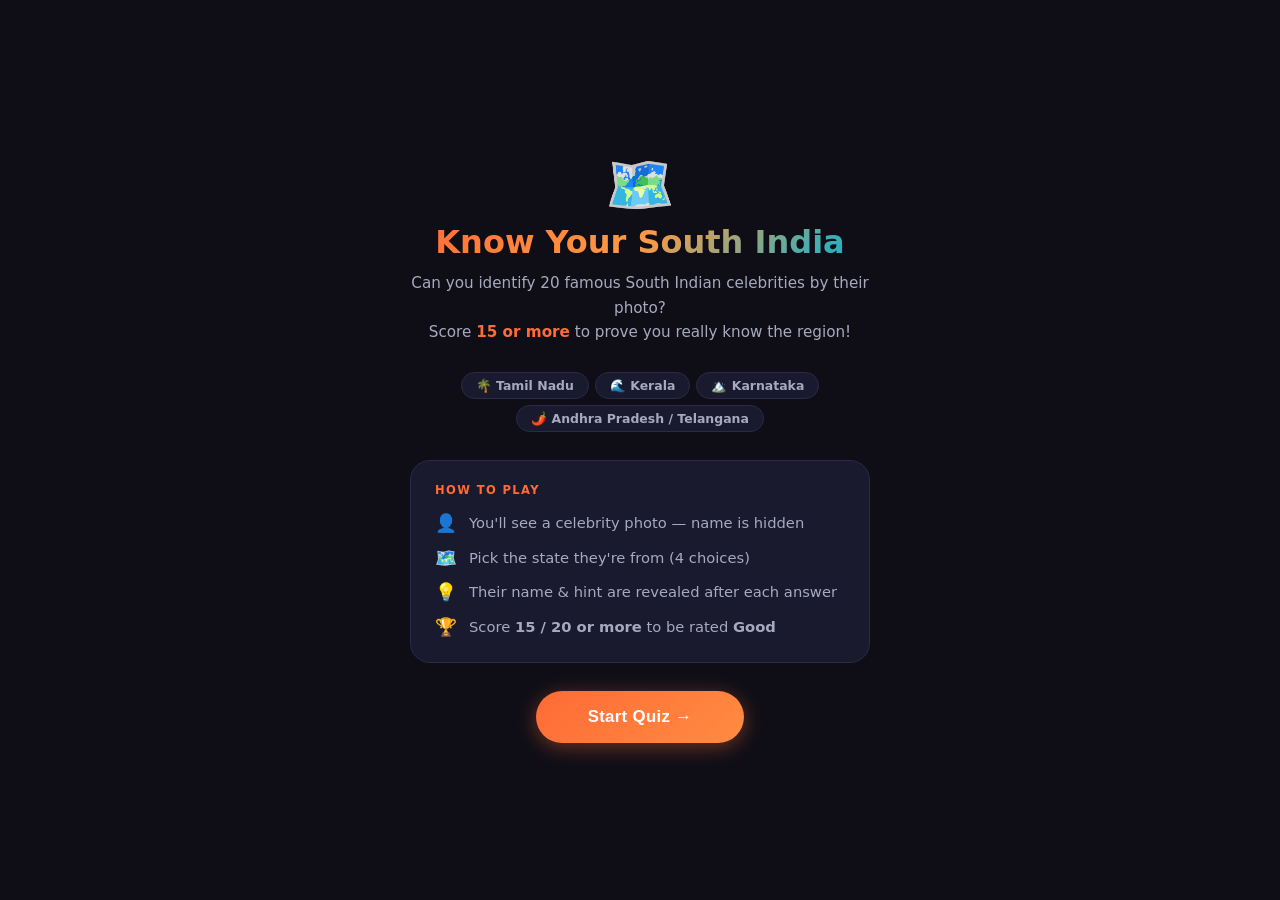
==== index.html @ 429c41a2 "Add South India celebrity quiz app" ====
<!DOCTYPE html>
<html lang="en">
<head>
  <meta charset="UTF-8">
  <meta name="viewport" content="width=device-width, initial-scale=1.0">
  <title>Know Your South India — Celebrity State Quiz</title>
  <style>
    :root {
      --bg: #0f0e17;
      --card: #1a1a2e;
      --card2: #16213e;
      --accent: #ff6b35;
      --teal: #00b4d8;
      --correct: #06d6a0;
      --wrong: #ef233c;
      --text: #fffffe;
      --muted: #a7a9be;
      --border: #2a2a4a;
    }

    * { box-sizing: border-box; margin: 0; padding: 0; }

    body {
      font-family: 'Segoe UI', system-ui, -apple-system, sans-serif;
      background: var(--bg);
      color: var(--text);
      min-height: 100vh;
      display: flex;
      align-items: center;
      justify-content: center;
      padding: 16px;
    }

    /* ── Welcome Screen ── */
    #welcome {
      text-align: center;
      max-width: 460px;
      width: 100%;
    }

    .logo { font-size: 3.5rem; margin-bottom: 10px; line-height: 1; }

    h1 {
      font-size: 2rem;
      font-weight: 800;
      background: linear-gradient(135deg, #ff6b35 0%, #ff9a42 50%, #00b4d8 100%);
      -webkit-background-clip: text;
      -webkit-text-fill-color: transparent;
      background-clip: text;
      margin-bottom: 10px;
    }

    .subtitle {
      color: var(--muted);
      font-size: 0.95rem;
      margin-bottom: 28px;
      line-height: 1.6;
    }

    .rules {
      background: var(--card);
      border: 1px solid var(--border);
      border-radius: 20px;
      padding: 22px 24px;
      margin-bottom: 28px;
      text-align: left;
    }

    .rules h3 {
      font-size: 0.72rem;
      text-transform: uppercase;
      letter-spacing: 0.12em;
      color: var(--accent);
      margin-bottom: 14px;
      font-weight: 700;
    }

    .rules ul { list-style: none; display: flex; flex-direction: column; gap: 10px; }

    .rules li {
      display: flex;
      align-items: center;
      gap: 12px;
      font-size: 0.92rem;
      color: var(--muted);
      line-height: 1.4;
    }

    .rules li .icon { font-size: 1.1rem; flex-shrink: 0; }

    .state-pills {
      display: flex;
      flex-wrap: wrap;
      gap: 6px;
      justify-content: center;
      margin-bottom: 28px;
    }

    .pill {
      background: var(--card);
      border: 1px solid var(--border);
      border-radius: 20px;
      padding: 5px 14px;
      font-size: 0.78rem;
      color: var(--muted);
      font-weight: 600;
    }

    .btn-primary {
      background: linear-gradient(135deg, #ff6b35, #ff8c42);
      color: white;
      border: none;
      padding: 16px 52px;
      font-size: 1.05rem;
      font-weight: 700;
      border-radius: 50px;
      cursor: pointer;
      transition: transform 0.1s, box-shadow 0.2s;
      box-shadow: 0 4px 20px rgba(255, 107, 53, 0.4);
      letter-spacing: 0.02em;
    }

    .btn-primary:hover {
      transform: translateY(-2px);
      box-shadow: 0 8px 28px rgba(255, 107, 53, 0.5);
    }

    .btn-primary:active { transform: translateY(0); }

    /* ── Quiz Screen ── */
    #quiz {
      display: none;
      width: 100%;
      max-width: 440px;
    }

    .quiz-header {
      display: flex;
      justify-content: space-between;
      align-items: center;
      margin-bottom: 10px;
    }

    .q-counter {
      font-size: 0.85rem;
      color: var(--muted);
      font-weight: 600;
    }

    .score-badge {
      background: var(--card);
      border: 1px solid var(--border);
      border-radius: 20px;
      padding: 4px 14px;
      font-size: 0.82rem;
      font-weight: 700;
      color: var(--teal);
    }

    .progress-bar {
      height: 4px;
      background: var(--border);
      border-radius: 4px;
      margin-bottom: 16px;
      overflow: hidden;
    }

    .progress-fill {
      height: 100%;
      background: linear-gradient(90deg, #ff6b35, #00b4d8);
      border-radius: 4px;
      transition: width 0.4s ease;
      width: 0%;
    }

    .card {
      background: var(--card);
      border: 1px solid var(--border);
      border-radius: 22px;
      overflow: hidden;
      margin-bottom: 14px;
      position: relative;
    }

    .photo-wrap {
      width: 100%;
      aspect-ratio: 4/3;
      background: var(--card2);
      overflow: hidden;
      position: relative;
    }

    .celebrity-photo {
      width: 100%;
      height: 100%;
      object-fit: cover;
      object-position: center top;
      display: block;
    }

    .celebrity-placeholder {
      width: 100%;
      height: 100%;
      display: none;
      align-items: center;
      justify-content: center;
      font-size: 5rem;
      background: linear-gradient(135deg, var(--card2), var(--border));
    }

    .q-tag {
      position: absolute;
      top: 10px;
      left: 10px;
      background: rgba(0,0,0,0.55);
      backdrop-filter: blur(6px);
      -webkit-backdrop-filter: blur(6px);
      border-radius: 20px;
      padding: 3px 12px;
      font-size: 0.72rem;
      font-weight: 700;
      color: rgba(255,255,255,0.65);
      letter-spacing: 0.04em;
    }

    .feedback-tag {
      position: absolute;
      top: 10px;
      right: 10px;
      border-radius: 20px;
      padding: 4px 14px;
      font-size: 0.78rem;
      font-weight: 800;
      letter-spacing: 0.05em;
      display: none;
    }

    .feedback-tag.correct {
      background: rgba(6, 214, 160, 0.9);
      color: #001a12;
    }

    .feedback-tag.wrong {
      background: rgba(239, 35, 60, 0.9);
      color: white;
    }

    .celebrity-info {
      padding: 14px 16px;
      min-height: 64px;
      display: flex;
      flex-direction: column;
      justify-content: center;
    }

    .celebrity-name {
      font-size: 1.15rem;
      font-weight: 800;
      margin-bottom: 3px;
      opacity: 0;
      transform: translateY(4px);
      transition: opacity 0.35s ease, transform 0.35s ease;
    }

    .celebrity-name.revealed {
      opacity: 1;
      transform: translateY(0);
    }

    .celebrity-hint {
      font-size: 0.82rem;
      color: var(--muted);
      opacity: 0;
      transform: translateY(4px);
      transition: opacity 0.35s ease 0.08s, transform 0.35s ease 0.08s;
      line-height: 1.4;
    }

    .celebrity-hint.revealed {
      opacity: 1;
      transform: translateY(0);
    }

    .waiting-label {
      font-size: 0.88rem;
      color: var(--muted);
      font-style: italic;
      transition: opacity 0.2s;
    }

    .options-grid {
      display: grid;
      grid-template-columns: 1fr 1fr;
      gap: 10px;
    }

    .option-btn {
      background: var(--card);
      border: 2px solid var(--border);
      color: var(--text);
      padding: 14px 10px;
      font-size: 0.85rem;
      font-weight: 600;
      border-radius: 14px;
      cursor: pointer;
      transition: border-color 0.15s, background 0.15s, transform 0.1s;
      text-align: center;
      line-height: 1.3;
    }

    .option-btn:hover:not(:disabled) {
      border-color: var(--accent);
      background: rgba(255, 107, 53, 0.1);
      transform: translateY(-2px);
    }

    .option-btn:active:not(:disabled) { transform: translateY(0); }

    .option-btn.correct {
      background: rgba(6, 214, 160, 0.12);
      border-color: var(--correct);
      color: var(--correct);
    }

    .option-btn.wrong {
      background: rgba(239, 35, 60, 0.12);
      border-color: var(--wrong);
      color: var(--wrong);
    }

    .option-btn:disabled { cursor: default; }

    /* ── Results Screen ── */
    #results {
      display: none;
      text-align: center;
      max-width: 440px;
      width: 100%;
    }

    .result-emoji { font-size: 5rem; margin-bottom: 14px; line-height: 1; }

    .result-rating {
      display: inline-block;
      padding: 5px 20px;
      border-radius: 30px;
      font-size: 0.78rem;
      font-weight: 800;
      letter-spacing: 0.12em;
      text-transform: uppercase;
      margin-bottom: 10px;
    }

    .result-rating.good { background: rgba(6,214,160,0.15); color: var(--correct); border: 1px solid var(--correct); }
    .result-rating.poor { background: rgba(239,35,60,0.15); color: var(--wrong); border: 1px solid var(--wrong); }

    .result-title {
      font-size: 2rem;
      font-weight: 800;
      margin-bottom: 14px;
    }

    .result-title.good {
      background: linear-gradient(135deg, #06d6a0, #00b4d8);
      -webkit-background-clip: text;
      -webkit-text-fill-color: transparent;
      background-clip: text;
    }

    .result-title.poor {
      background: linear-gradient(135deg, #ef233c, #ff6b35);
      -webkit-background-clip: text;
      -webkit-text-fill-color: transparent;
      background-clip: text;
    }

    .result-score {
      font-size: 5rem;
      font-weight: 900;
      line-height: 1;
      margin-bottom: 6px;
    }

    .result-score .total {
      font-size: 1.8rem;
      color: var(--muted);
      font-weight: 400;
    }

    .result-desc {
      color: var(--muted);
      font-size: 0.92rem;
      margin-bottom: 28px;
      line-height: 1.65;
      max-width: 360px;
      margin-left: auto;
      margin-right: auto;
    }

    .result-breakdown {
      background: var(--card);
      border: 1px solid var(--border);
      border-radius: 18px;
      padding: 20px;
      margin-bottom: 24px;
      text-align: left;
    }

    .breakdown-row {
      display: flex;
      justify-content: space-between;
      align-items: center;
      margin-bottom: 12px;
    }

    .breakdown-label {
      font-size: 0.82rem;
      color: var(--muted);
    }

    .breakdown-values {
      display: flex;
      gap: 16px;
      font-size: 0.82rem;
    }

    .breakdown-correct { color: var(--correct); font-weight: 700; }
    .breakdown-wrong { color: var(--wrong); font-weight: 700; }

    .bar-track {
      height: 10px;
      background: var(--border);
      border-radius: 10px;
      overflow: hidden;
    }

    .bar-fill {
      height: 100%;
      border-radius: 10px;
      transition: width 1.2s cubic-bezier(0.22, 1, 0.36, 1);
      width: 0%;
    }

    .bar-fill.good { background: linear-gradient(90deg, #06d6a0, #00b4d8); }
    .bar-fill.poor { background: linear-gradient(90deg, #ef233c, #ff6b35); }

    .threshold-marker {
      position: relative;
      height: 0;
    }

    .threshold-line {
      position: absolute;
      left: 75%;
      top: -10px;
      width: 2px;
      height: 10px;
      background: rgba(255,255,255,0.25);
      border-radius: 2px;
    }

    .threshold-text {
      position: absolute;
      left: 75%;
      top: -22px;
      transform: translateX(-50%);
      font-size: 0.62rem;
      color: rgba(255,255,255,0.3);
      white-space: nowrap;
    }

    @keyframes fadeUp {
      from { opacity: 0; transform: translateY(16px); }
      to   { opacity: 1; transform: translateY(0); }
    }

    #results > * { animation: fadeUp 0.5s ease both; }
    #results > *:nth-child(1) { animation-delay: 0.05s; }
    #results > *:nth-child(2) { animation-delay: 0.1s; }
    #results > *:nth-child(3) { animation-delay: 0.15s; }
    #results > *:nth-child(4) { animation-delay: 0.2s; }
    #results > *:nth-child(5) { animation-delay: 0.25s; }
    #results > *:nth-child(6) { animation-delay: 0.32s; }
    #results > *:nth-child(7) { animation-delay: 0.38s; }

    @media (max-width: 380px) {
      h1 { font-size: 1.6rem; }
      .option-btn { font-size: 0.78rem; padding: 12px 8px; }
      .result-score { font-size: 4rem; }
    }
  </style>
</head>
<body>

  <!-- ── Welcome Screen ── -->
  <div id="welcome">
    <div class="logo">🗺️</div>
    <h1>Know Your South India</h1>
    <p class="subtitle">
      Can you identify 20 famous South Indian celebrities by their photo?<br>
      Score <strong style="color: var(--accent)">15 or more</strong> to prove you really know the region!
    </p>

    <div class="state-pills">
      <span class="pill">🌴 Tamil Nadu</span>
      <span class="pill">🌊 Kerala</span>
      <span class="pill">🏔️ Karnataka</span>
      <span class="pill">🌶️ Andhra Pradesh / Telangana</span>
    </div>

    <div class="rules">
      <h3>How to Play</h3>
      <ul>
        <li><span class="icon">👤</span><span>You'll see a celebrity photo — name is hidden</span></li>
        <li><span class="icon">🗺️</span><span>Pick the state they're from (4 choices)</span></li>
        <li><span class="icon">💡</span><span>Their name & hint are revealed after each answer</span></li>
        <li><span class="icon">🏆</span><span>Score <strong>15 / 20 or more</strong> to be rated <strong>Good</strong></span></li>
      </ul>
    </div>

    <button class="btn-primary" onclick="startQuiz()">Start Quiz →</button>
  </div>

  <!-- ── Quiz Screen ── -->
  <div id="quiz">
    <div class="quiz-header">
      <span class="q-counter" id="q-counter">Question 1 of 20</span>
      <span class="score-badge" id="score-badge">Score: 0</span>
    </div>
    <div class="progress-bar">
      <div class="progress-fill" id="progress-fill"></div>
    </div>

    <div class="card">
      <div class="q-tag" id="q-tag">Q1</div>
      <div class="feedback-tag" id="feedback-tag"></div>
      <div class="photo-wrap">
        <img
          class="celebrity-photo"
          id="celeb-img"
          src=""
          alt="Celebrity"
          onerror="this.style.display='none'; document.getElementById('celeb-placeholder').style.display='flex'"
        >
        <div class="celebrity-placeholder" id="celeb-placeholder">🎭</div>
      </div>
      <div class="celebrity-info">
        <div class="celebrity-name" id="celeb-name">—</div>
        <div class="celebrity-hint" id="celeb-hint"></div>
        <div class="waiting-label" id="waiting-label">Which state are they from?</div>
      </div>
    </div>

    <div class="options-grid" id="options-grid"></div>
  </div>

  <!-- ── Results Screen ── -->
  <div id="results">
    <div class="result-emoji" id="result-emoji"></div>
    <div class="result-rating" id="result-rating"></div>
    <div class="result-title" id="result-title"></div>
    <div class="result-score">
      <span id="result-num"></span><span class="total">&thinsp;/&thinsp;20</span>
    </div>
    <p class="result-desc" id="result-desc"></p>

    <div class="result-breakdown">
      <div class="breakdown-row">
        <span class="breakdown-label">Your score</span>
        <span class="breakdown-values">
          <span class="breakdown-correct" id="bd-correct"></span>
          <span class="breakdown-wrong" id="bd-wrong"></span>
        </span>
      </div>
      <div class="threshold-marker">
        <div class="threshold-line"></div>
        <div class="threshold-text">Pass (15)</div>
      </div>
      <div class="bar-track">
        <div class="bar-fill" id="bar-fill"></div>
      </div>
    </div>

    <button class="btn-primary" onclick="startQuiz()">Play Again</button>
  </div>

  <script>
    const STATES = [
      "Tamil Nadu",
      "Kerala",
      "Karnataka",
      "Andhra Pradesh / Telangana"
    ];

    const CELEBRITIES = [
      // ── Tamil Nadu ──
      {
        name: "AR Rahman",
        state: "Tamil Nadu",
        hint: "Oscar-winning music composer, born in Chennai",
        img: "https://upload.wikimedia.org/wikipedia/commons/thumb/3/3b/AR_Rahman_At_The_%E2%80%98Marvel_Anthem%E2%80%99_Launch_%283x4_cropped%29.jpg/500px-AR_Rahman_At_The_%E2%80%98Marvel_Anthem%E2%80%99_Launch_%283x4_cropped%29.jpg"
      },
      {
        name: "Kamal Haasan",
        state: "Tamil Nadu",
        hint: "Veteran actor & filmmaker, born in Paramakudi",
        img: "https://upload.wikimedia.org/wikipedia/commons/thumb/a/a3/Kamal_Haasan_at_2023_San_Diego_Comic-Con_International_by_Gage_Skidmore%2C_005_%28cropped%29.jpg/500px-Kamal_Haasan_at_2023_San_Diego_Comic-Con_International_by_Gage_Skidmore%2C_005_%28cropped%29.jpg"
      },
      {
        name: "Vijay",
        state: "Tamil Nadu",
        hint: "Superstar of Tamil cinema, born in Chennai",
        img: "https://upload.wikimedia.org/wikipedia/commons/thumb/f/ff/Vijay_at_Protest_of_the_Nadigar_Sangam.jpg/500px-Vijay_at_Protest_of_the_Nadigar_Sangam.jpg"
      },
      {
        name: "Ilaiyaraaja",
        state: "Tamil Nadu",
        hint: "The Maestro — legendary Indian film music composer",
        img: "https://upload.wikimedia.org/wikipedia/commons/thumb/a/ab/Ilaiyaraaja_at_Merku_Thodarchi_Malai_Press_Meet_%28cropped%29.jpg/500px-Ilaiyaraaja_at_Merku_Thodarchi_Malai_Press_Meet_%28cropped%29.jpg"
      },
      {
        name: "Sundar Pichai",
        state: "Tamil Nadu",
        hint: "CEO of Google & Alphabet, born in Madurai",
        img: "https://upload.wikimedia.org/wikipedia/commons/thumb/c/c3/Sundar_Pichai_-_2023_%28cropped%29.jpg/500px-Sundar_Pichai_-_2023_%28cropped%29.jpg"
      },
      // ── Kerala ──
      {
        name: "Mohanlal",
        state: "Kerala",
        hint: "The Complete Actor of Malayalam cinema",
        img: "https://upload.wikimedia.org/wikipedia/commons/thumb/5/5d/Mohanlal_Viswanathan_BNC.jpg/500px-Mohanlal_Viswanathan_BNC.jpg"
      },
      {
        name: "Mammootty",
        state: "Kerala",
        hint: "Three-time National Award-winning Malayalam legend",
        img: "https://upload.wikimedia.org/wikipedia/commons/thumb/5/50/Mammootty%2C_2022.jpg/500px-Mammootty%2C_2022.jpg"
      },
      {
        name: "Dulquer Salmaan",
        state: "Kerala",
        hint: "Son of Mammootty; Malayalam & Bollywood star",
        img: "https://upload.wikimedia.org/wikipedia/commons/8/82/Dulquer_Salmaan_at_Karwaan_promotions_%28cropped%29.jpg"
      },
      {
        name: "Prithviraj Sukumaran",
        state: "Kerala",
        hint: "Actor & filmmaker from Thiruvananthapuram",
        img: "https://upload.wikimedia.org/wikipedia/commons/4/48/Prithviraj_at_Aiyyaa_event.jpg"
      },
      {
        name: "Fahadh Faasil",
        state: "Kerala",
        hint: "Critically acclaimed actor known for intense roles (Vikram, Pushpa)",
        img: "https://upload.wikimedia.org/wikipedia/commons/thumb/b/ba/Fahadh_Faasil_2019.jpg/500px-Fahadh_Faasil_2019.jpg"
      },
      // ── Karnataka ──
      {
        name: "Yash",
        state: "Karnataka",
        hint: "KGF superstar, born in Hassan, Karnataka",
        img: "https://upload.wikimedia.org/wikipedia/commons/0/0c/Yash%2C_Vishal%2C_Srinidhi_Shetty_at_the_%E2%80%98KGF%E2%80%99_Press_Meet_In_Chennai_%28cropped%29.jpg"
      },
      {
        name: "Kichcha Sudeep",
        state: "Karnataka",
        hint: "Pan-India star of Kannada cinema",
        img: "https://upload.wikimedia.org/wikipedia/commons/e/e4/Sudeep_interview_TeachAIDS.jpg"
      },
      {
        name: "Darshan",
        state: "Karnataka",
        hint: "Challenging Star of Kannada cinema, born in Mysore",
        img: "https://upload.wikimedia.org/wikipedia/commons/3/3b/Darshan_%28Kannada_actor%29_March_2024_%2801%29.jpg"
      },
      {
        name: "Puneeth Rajkumar",
        state: "Karnataka",
        hint: "Power Star — beloved icon of Kannada cinema",
        img: "https://upload.wikimedia.org/wikipedia/commons/7/7d/Puneeth_Rajkumar_%281%29.jpg"
      },
      {
        name: "Girish Karnad",
        state: "Karnataka",
        hint: "Jnanpith Award-winning playwright, actor & Padma Bhushan",
        img: "https://upload.wikimedia.org/wikipedia/commons/thumb/4/49/Girish_Karnad_Screening_Cornell_%28cropped%29.JPG/500px-Girish_Karnad_Screening_Cornell_%28cropped%29.JPG"
      },
      // ── Andhra Pradesh / Telangana ──
      {
        name: "Mahesh Babu",
        state: "Andhra Pradesh / Telangana",
        hint: "The Prince of Telugu cinema",
        img: "https://upload.wikimedia.org/wikipedia/commons/thumb/9/9a/Mahesh_Babu_in_Spyder_%28cropped%29.jpg/500px-Mahesh_Babu_in_Spyder_%28cropped%29.jpg"
      },
      {
        name: "Prabhas",
        state: "Andhra Pradesh / Telangana",
        hint: "Baahubali star from Nellore, Andhra Pradesh",
        img: "https://upload.wikimedia.org/wikipedia/commons/thumb/2/22/Prabhas_by_Gage_Skidmore.jpg/500px-Prabhas_by_Gage_Skidmore.jpg"
      },
      {
        name: "Allu Arjun",
        state: "Andhra Pradesh / Telangana",
        hint: "Pushpa star, the Stylish Star of Telugu cinema",
        img: "https://upload.wikimedia.org/wikipedia/commons/thumb/0/09/Allu_Arjun_at_Pushpa_2_The_Rule_meet.jpg/500px-Allu_Arjun_at_Pushpa_2_The_Rule_meet.jpg"
      },
      {
        name: "Chiranjeevi",
        state: "Andhra Pradesh / Telangana",
        hint: "Mega Star — Padma Vibhushan & former Union Minister",
        img: "https://upload.wikimedia.org/wikipedia/commons/thumb/9/92/Chiranjeevi_at_ANR_Awards_2024_%28cropped%29.jpg/500px-Chiranjeevi_at_ANR_Awards_2024_%28cropped%29.jpg"
      },
      {
        name: "Sania Mirza",
        state: "Andhra Pradesh / Telangana",
        hint: "Tennis Grand Slam champion from Hyderabad",
        img: "https://upload.wikimedia.org/wikipedia/commons/2/22/Sania_Mirza_in_Tennis_Premier_League_2021.jpg"
      }
    ];

    // ── State ──
    let questions = [];
    let currentQ = 0;
    let score = 0;
    let answered = false;

    // ── Helpers ──
    function shuffle(arr) {
      const a = [...arr];
      for (let i = a.length - 1; i > 0; i--) {
        const j = Math.floor(Math.random() * (i + 1));
        [a[i], a[j]] = [a[j], a[i]];
      }
      return a;
    }

    function show(id) {
      ['welcome', 'quiz', 'results'].forEach(s => {
        document.getElementById(s).style.display = (s === id) ? 'block' : 'none';
      });
    }

    // ── Quiz Logic ──
    function startQuiz() {
      questions = shuffle(CELEBRITIES);
      currentQ = 0;
      score = 0;
      answered = false;
      show('quiz');
      renderQuestion();
    }

    function renderQuestion() {
      const q = questions[currentQ];
      answered = false;

      // Header
      document.getElementById('q-counter').textContent = `Question ${currentQ + 1} of 20`;
      document.getElementById('score-badge').textContent = `Score: ${score}`;
      document.getElementById('q-tag').textContent = `Q${currentQ + 1}`;
      document.getElementById('progress-fill').style.width = `${(currentQ / 20) * 100}%`;

      // Feedback tag reset
      const ft = document.getElementById('feedback-tag');
      ft.style.display = 'none';
      ft.className = 'feedback-tag';

      // Photo
      const img = document.getElementById('celeb-img');
      const ph  = document.getElementById('celeb-placeholder');
      img.style.display = 'block';
      ph.style.display  = 'none';
      img.src = q.img;

      // Info — hidden until answered
      const nameEl = document.getElementById('celeb-name');
      const hintEl = document.getElementById('celeb-hint');
      const waitEl = document.getElementById('waiting-label');
      nameEl.textContent = q.name;
      hintEl.textContent = q.hint;
      nameEl.classList.remove('revealed');
      hintEl.classList.remove('revealed');
      waitEl.style.opacity = '1';

      // Options: always all 4 states, shuffled
      const grid = document.getElementById('options-grid');
      grid.innerHTML = '';
      shuffle(STATES).forEach(state => {
        const btn = document.createElement('button');
        btn.className = 'option-btn';
        btn.textContent = state;
        btn.onclick = () => handleAnswer(btn, state, q.state);
        grid.appendChild(btn);
      });
    }

    function handleAnswer(clickedBtn, chosen, correct) {
      if (answered) return;
      answered = true;

      const isCorrect = chosen === correct;
      if (isCorrect) score++;

      // Disable all buttons and highlight
      document.querySelectorAll('.option-btn').forEach(btn => {
        btn.disabled = true;
        if (btn.textContent === correct) btn.classList.add('correct');
        else if (btn === clickedBtn) btn.classList.add('wrong');
      });

      // Feedback tag
      const ft = document.getElementById('feedback-tag');
      ft.textContent = isCorrect ? '✓ Correct' : '✗ Wrong';
      ft.classList.add(isCorrect ? 'correct' : 'wrong');
      ft.style.display = 'block';

      // Reveal name + hint
      document.getElementById('celeb-name').classList.add('revealed');
      document.getElementById('celeb-hint').classList.add('revealed');
      document.getElementById('waiting-label').style.opacity = '0';

      // Update score badge
      document.getElementById('score-badge').textContent = `Score: ${score}`;

      setTimeout(() => {
        currentQ++;
        if (currentQ < 20) {
          renderQuestion();
        } else {
          showResults();
        }
      }, 1600);
    }

    function showResults() {
      show('results');

      const passed  = score >= 15;
      const wrong   = 20 - score;
      const pct     = (score / 20) * 100;

      document.getElementById('result-emoji').textContent  = passed ? '🏆' : '📚';
      document.getElementById('result-rating').textContent = passed ? 'GOOD' : 'POOR';
      document.getElementById('result-rating').className   = `result-rating ${passed ? 'good' : 'poor'}`;
      document.getElementById('result-title').textContent  = passed ? 'You really know South India!' : 'Time to brush up!';
      document.getElementById('result-title').className    = `result-title ${passed ? 'good' : 'poor'}`;
      document.getElementById('result-num').textContent    = score;
      document.getElementById('result-desc').textContent   = passed
        ? `Excellent! You correctly identified ${score} out of 20 South Indian celebrities — you clearly know your Tamil Nadu, Kerala, Karnataka, and Andhra/Telangana icons!`
        : `You got ${score} out of 20. You need at least 15 to pass. Keep exploring South Indian cinema, music & sports, then give it another shot!`;

      document.getElementById('bd-correct').textContent = `✓ ${score} correct`;
      document.getElementById('bd-wrong').textContent   = `✗ ${wrong} wrong`;

      const fill = document.getElementById('bar-fill');
      fill.className = `bar-fill ${passed ? 'good' : 'poor'}`;
      fill.style.width = '0%';
      setTimeout(() => { fill.style.width = `${pct}%`; }, 120);
    }
  </script>
</body>
</html>
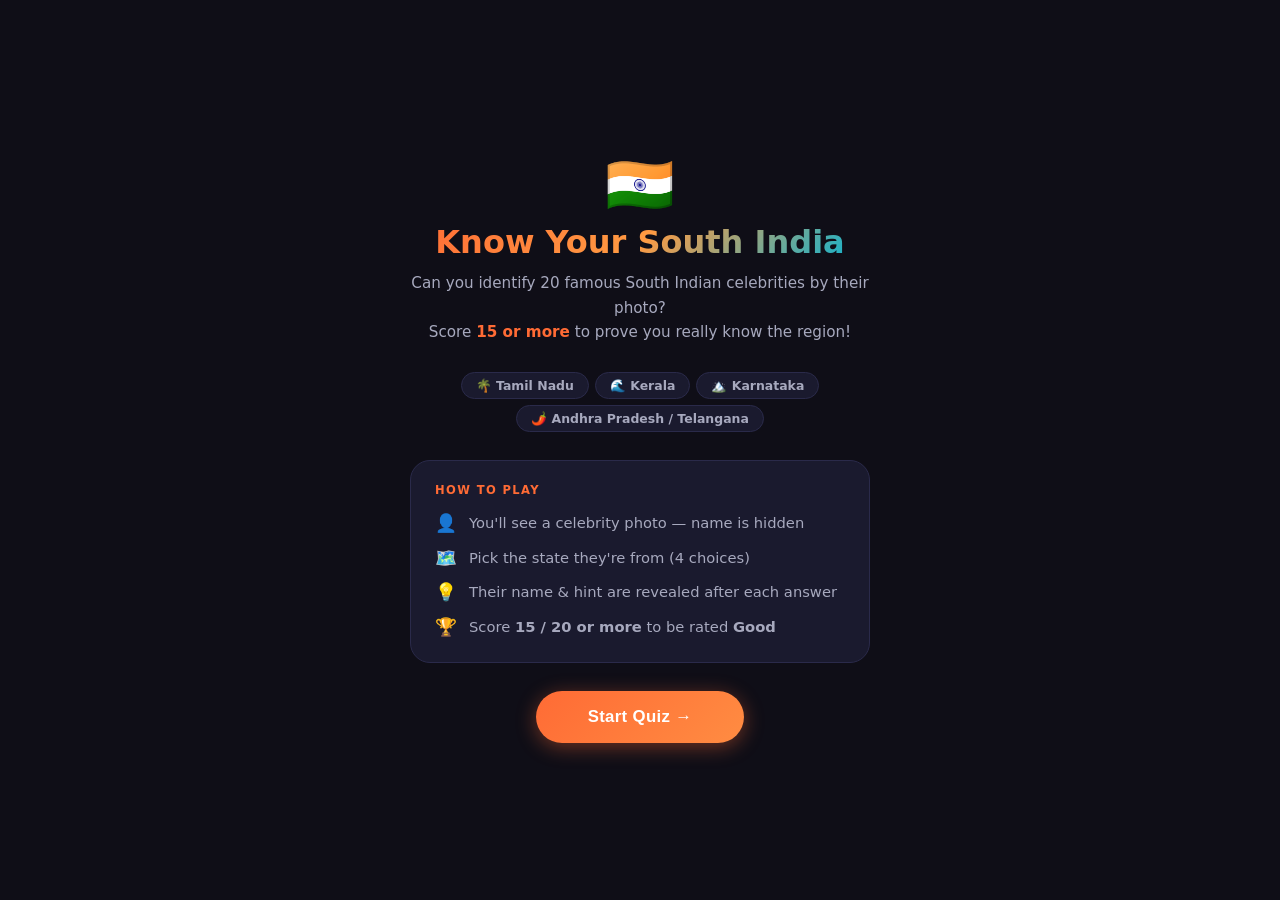
==== commit 8c269206: "Share results" ====
--- a/index.html
+++ b/index.html
@@ -4,497 +4,13 @@
   <meta charset="UTF-8">
   <meta name="viewport" content="width=device-width, initial-scale=1.0">
   <title>Know Your South India — Celebrity State Quiz</title>
-  <style>
-    :root {
-      --bg: #0f0e17;
-      --card: #1a1a2e;
-      --card2: #16213e;
-      --accent: #ff6b35;
-      --teal: #00b4d8;
-      --correct: #06d6a0;
-      --wrong: #ef233c;
-      --text: #fffffe;
-      --muted: #a7a9be;
-      --border: #2a2a4a;
-    }
-
-    * { box-sizing: border-box; margin: 0; padding: 0; }
-
-    body {
-      font-family: 'Segoe UI', system-ui, -apple-system, sans-serif;
-      background: var(--bg);
-      color: var(--text);
-      min-height: 100vh;
-      display: flex;
-      align-items: center;
-      justify-content: center;
-      padding: 16px;
-    }
-
-    /* ── Welcome Screen ── */
-    #welcome {
-      text-align: center;
-      max-width: 460px;
-      width: 100%;
-    }
-
-    .logo { font-size: 3.5rem; margin-bottom: 10px; line-height: 1; }
-
-    h1 {
-      font-size: 2rem;
-      font-weight: 800;
-      background: linear-gradient(135deg, #ff6b35 0%, #ff9a42 50%, #00b4d8 100%);
-      -webkit-background-clip: text;
-      -webkit-text-fill-color: transparent;
-      background-clip: text;
-      margin-bottom: 10px;
-    }
-
-    .subtitle {
-      color: var(--muted);
-      font-size: 0.95rem;
-      margin-bottom: 28px;
-      line-height: 1.6;
-    }
-
-    .rules {
-      background: var(--card);
-      border: 1px solid var(--border);
-      border-radius: 20px;
-      padding: 22px 24px;
-      margin-bottom: 28px;
-      text-align: left;
-    }
-
-    .rules h3 {
-      font-size: 0.72rem;
-      text-transform: uppercase;
-      letter-spacing: 0.12em;
-      color: var(--accent);
-      margin-bottom: 14px;
-      font-weight: 700;
-    }
-
-    .rules ul { list-style: none; display: flex; flex-direction: column; gap: 10px; }
-
-    .rules li {
-      display: flex;
-      align-items: center;
-      gap: 12px;
-      font-size: 0.92rem;
-      color: var(--muted);
-      line-height: 1.4;
-    }
-
-    .rules li .icon { font-size: 1.1rem; flex-shrink: 0; }
-
-    .state-pills {
-      display: flex;
-      flex-wrap: wrap;
-      gap: 6px;
-      justify-content: center;
-      margin-bottom: 28px;
-    }
-
-    .pill {
-      background: var(--card);
-      border: 1px solid var(--border);
-      border-radius: 20px;
-      padding: 5px 14px;
-      font-size: 0.78rem;
-      color: var(--muted);
-      font-weight: 600;
-    }
-
-    .btn-primary {
-      background: linear-gradient(135deg, #ff6b35, #ff8c42);
-      color: white;
-      border: none;
-      padding: 16px 52px;
-      font-size: 1.05rem;
-      font-weight: 700;
-      border-radius: 50px;
-      cursor: pointer;
-      transition: transform 0.1s, box-shadow 0.2s;
-      box-shadow: 0 4px 20px rgba(255, 107, 53, 0.4);
-      letter-spacing: 0.02em;
-    }
-
-    .btn-primary:hover {
-      transform: translateY(-2px);
-      box-shadow: 0 8px 28px rgba(255, 107, 53, 0.5);
-    }
-
-    .btn-primary:active { transform: translateY(0); }
-
-    /* ── Quiz Screen ── */
-    #quiz {
-      display: none;
-      width: 100%;
-      max-width: 440px;
-    }
-
-    .quiz-header {
-      display: flex;
-      justify-content: space-between;
-      align-items: center;
-      margin-bottom: 10px;
-    }
-
-    .q-counter {
-      font-size: 0.85rem;
-      color: var(--muted);
-      font-weight: 600;
-    }
-
-    .score-badge {
-      background: var(--card);
-      border: 1px solid var(--border);
-      border-radius: 20px;
-      padding: 4px 14px;
-      font-size: 0.82rem;
-      font-weight: 700;
-      color: var(--teal);
-    }
-
-    .progress-bar {
-      height: 4px;
-      background: var(--border);
-      border-radius: 4px;
-      margin-bottom: 16px;
-      overflow: hidden;
-    }
-
-    .progress-fill {
-      height: 100%;
-      background: linear-gradient(90deg, #ff6b35, #00b4d8);
-      border-radius: 4px;
-      transition: width 0.4s ease;
-      width: 0%;
-    }
-
-    .card {
-      background: var(--card);
-      border: 1px solid var(--border);
-      border-radius: 22px;
-      overflow: hidden;
-      margin-bottom: 14px;
-      position: relative;
-    }
-
-    .photo-wrap {
-      width: 100%;
-      aspect-ratio: 4/3;
-      background: var(--card2);
-      overflow: hidden;
-      position: relative;
-    }
-
-    .celebrity-photo {
-      width: 100%;
-      height: 100%;
-      object-fit: cover;
-      object-position: center top;
-      display: block;
-    }
-
-    .celebrity-placeholder {
-      width: 100%;
-      height: 100%;
-      display: none;
-      align-items: center;
-      justify-content: center;
-      font-size: 5rem;
-      background: linear-gradient(135deg, var(--card2), var(--border));
-    }
-
-    .q-tag {
-      position: absolute;
-      top: 10px;
-      left: 10px;
-      background: rgba(0,0,0,0.55);
-      backdrop-filter: blur(6px);
-      -webkit-backdrop-filter: blur(6px);
-      border-radius: 20px;
-      padding: 3px 12px;
-      font-size: 0.72rem;
-      font-weight: 700;
-      color: rgba(255,255,255,0.65);
-      letter-spacing: 0.04em;
-    }
-
-    .feedback-tag {
-      position: absolute;
-      top: 10px;
-      right: 10px;
-      border-radius: 20px;
-      padding: 4px 14px;
-      font-size: 0.78rem;
-      font-weight: 800;
-      letter-spacing: 0.05em;
-      display: none;
-    }
-
-    .feedback-tag.correct {
-      background: rgba(6, 214, 160, 0.9);
-      color: #001a12;
-    }
-
-    .feedback-tag.wrong {
-      background: rgba(239, 35, 60, 0.9);
-      color: white;
-    }
-
-    .celebrity-info {
-      padding: 14px 16px;
-      min-height: 64px;
-      display: flex;
-      flex-direction: column;
-      justify-content: center;
-    }
-
-    .celebrity-name {
-      font-size: 1.15rem;
-      font-weight: 800;
-      margin-bottom: 3px;
-      opacity: 0;
-      transform: translateY(4px);
-      transition: opacity 0.35s ease, transform 0.35s ease;
-    }
-
-    .celebrity-name.revealed {
-      opacity: 1;
-      transform: translateY(0);
-    }
-
-    .celebrity-hint {
-      font-size: 0.82rem;
-      color: var(--muted);
-      opacity: 0;
-      transform: translateY(4px);
-      transition: opacity 0.35s ease 0.08s, transform 0.35s ease 0.08s;
-      line-height: 1.4;
-    }
-
-    .celebrity-hint.revealed {
-      opacity: 1;
-      transform: translateY(0);
-    }
-
-    .waiting-label {
-      font-size: 0.88rem;
-      color: var(--muted);
-      font-style: italic;
-      transition: opacity 0.2s;
-    }
-
-    .options-grid {
-      display: grid;
-      grid-template-columns: 1fr 1fr;
-      gap: 10px;
-    }
-
-    .option-btn {
-      background: var(--card);
-      border: 2px solid var(--border);
-      color: var(--text);
-      padding: 14px 10px;
-      font-size: 0.85rem;
-      font-weight: 600;
-      border-radius: 14px;
-      cursor: pointer;
-      transition: border-color 0.15s, background 0.15s, transform 0.1s;
-      text-align: center;
-      line-height: 1.3;
-    }
-
-    .option-btn:hover:not(:disabled) {
-      border-color: var(--accent);
-      background: rgba(255, 107, 53, 0.1);
-      transform: translateY(-2px);
-    }
-
-    .option-btn:active:not(:disabled) { transform: translateY(0); }
-
-    .option-btn.correct {
-      background: rgba(6, 214, 160, 0.12);
-      border-color: var(--correct);
-      color: var(--correct);
-    }
-
-    .option-btn.wrong {
-      background: rgba(239, 35, 60, 0.12);
-      border-color: var(--wrong);
-      color: var(--wrong);
-    }
-
-    .option-btn:disabled { cursor: default; }
-
-    /* ── Results Screen ── */
-    #results {
-      display: none;
-      text-align: center;
-      max-width: 440px;
-      width: 100%;
-    }
-
-    .result-emoji { font-size: 5rem; margin-bottom: 14px; line-height: 1; }
-
-    .result-rating {
-      display: inline-block;
-      padding: 5px 20px;
-      border-radius: 30px;
-      font-size: 0.78rem;
-      font-weight: 800;
-      letter-spacing: 0.12em;
-      text-transform: uppercase;
-      margin-bottom: 10px;
-    }
-
-    .result-rating.good { background: rgba(6,214,160,0.15); color: var(--correct); border: 1px solid var(--correct); }
-    .result-rating.poor { background: rgba(239,35,60,0.15); color: var(--wrong); border: 1px solid var(--wrong); }
-
-    .result-title {
-      font-size: 2rem;
-      font-weight: 800;
-      margin-bottom: 14px;
-    }
-
-    .result-title.good {
-      background: linear-gradient(135deg, #06d6a0, #00b4d8);
-      -webkit-background-clip: text;
-      -webkit-text-fill-color: transparent;
-      background-clip: text;
-    }
-
-    .result-title.poor {
-      background: linear-gradient(135deg, #ef233c, #ff6b35);
-      -webkit-background-clip: text;
-      -webkit-text-fill-color: transparent;
-      background-clip: text;
-    }
-
-    .result-score {
-      font-size: 5rem;
-      font-weight: 900;
-      line-height: 1;
-      margin-bottom: 6px;
-    }
-
-    .result-score .total {
-      font-size: 1.8rem;
-      color: var(--muted);
-      font-weight: 400;
-    }
-
-    .result-desc {
-      color: var(--muted);
-      font-size: 0.92rem;
-      margin-bottom: 28px;
-      line-height: 1.65;
-      max-width: 360px;
-      margin-left: auto;
-      margin-right: auto;
-    }
-
-    .result-breakdown {
-      background: var(--card);
-      border: 1px solid var(--border);
-      border-radius: 18px;
-      padding: 20px;
-      margin-bottom: 24px;
-      text-align: left;
-    }
-
-    .breakdown-row {
-      display: flex;
-      justify-content: space-between;
-      align-items: center;
-      margin-bottom: 12px;
-    }
-
-    .breakdown-label {
-      font-size: 0.82rem;
-      color: var(--muted);
-    }
-
-    .breakdown-values {
-      display: flex;
-      gap: 16px;
-      font-size: 0.82rem;
-    }
-
-    .breakdown-correct { color: var(--correct); font-weight: 700; }
-    .breakdown-wrong { color: var(--wrong); font-weight: 700; }
-
-    .bar-track {
-      height: 10px;
-      background: var(--border);
-      border-radius: 10px;
-      overflow: hidden;
-    }
-
-    .bar-fill {
-      height: 100%;
-      border-radius: 10px;
-      transition: width 1.2s cubic-bezier(0.22, 1, 0.36, 1);
-      width: 0%;
-    }
-
-    .bar-fill.good { background: linear-gradient(90deg, #06d6a0, #00b4d8); }
-    .bar-fill.poor { background: linear-gradient(90deg, #ef233c, #ff6b35); }
-
-    .threshold-marker {
-      position: relative;
-      height: 0;
-    }
-
-    .threshold-line {
-      position: absolute;
-      left: 75%;
-      top: -10px;
-      width: 2px;
-      height: 10px;
-      background: rgba(255,255,255,0.25);
-      border-radius: 2px;
-    }
-
-    .threshold-text {
-      position: absolute;
-      left: 75%;
-      top: -22px;
-      transform: translateX(-50%);
-      font-size: 0.62rem;
-      color: rgba(255,255,255,0.3);
-      white-space: nowrap;
-    }
-
-    @keyframes fadeUp {
-      from { opacity: 0; transform: translateY(16px); }
-      to   { opacity: 1; transform: translateY(0); }
-    }
-
-    #results > * { animation: fadeUp 0.5s ease both; }
-    #results > *:nth-child(1) { animation-delay: 0.05s; }
-    #results > *:nth-child(2) { animation-delay: 0.1s; }
-    #results > *:nth-child(3) { animation-delay: 0.15s; }
-    #results > *:nth-child(4) { animation-delay: 0.2s; }
-    #results > *:nth-child(5) { animation-delay: 0.25s; }
-    #results > *:nth-child(6) { animation-delay: 0.32s; }
-    #results > *:nth-child(7) { animation-delay: 0.38s; }
-
-    @media (max-width: 380px) {
-      h1 { font-size: 1.6rem; }
-      .option-btn { font-size: 0.78rem; padding: 12px 8px; }
-      .result-score { font-size: 4rem; }
-    }
-  </style>
+  <link rel="stylesheet" href="styles.css">
 </head>
 <body>
 
   <!-- ── Welcome Screen ── -->
   <div id="welcome">
-    <div class="logo">🗺️</div>
+    <div class="logo">🇮🇳</div>
     <h1>Know Your South India</h1>
     <p class="subtitle">
       Can you identify 20 famous South Indian celebrities by their photo?<br>
@@ -525,7 +41,6 @@
   <div id="quiz">
     <div class="quiz-header">
       <span class="q-counter" id="q-counter">Question 1 of 20</span>
-      <span class="score-badge" id="score-badge">Score: 0</span>
     </div>
     <div class="progress-bar">
       <div class="progress-fill" id="progress-fill"></div>
@@ -554,310 +69,7 @@
     <div class="options-grid" id="options-grid"></div>
   </div>
 
-  <!-- ── Results Screen ── -->
-  <div id="results">
-    <div class="result-emoji" id="result-emoji"></div>
-    <div class="result-rating" id="result-rating"></div>
-    <div class="result-title" id="result-title"></div>
-    <div class="result-score">
-      <span id="result-num"></span><span class="total">&thinsp;/&thinsp;20</span>
-    </div>
-    <p class="result-desc" id="result-desc"></p>
-
-    <div class="result-breakdown">
-      <div class="breakdown-row">
-        <span class="breakdown-label">Your score</span>
-        <span class="breakdown-values">
-          <span class="breakdown-correct" id="bd-correct"></span>
-          <span class="breakdown-wrong" id="bd-wrong"></span>
-        </span>
-      </div>
-      <div class="threshold-marker">
-        <div class="threshold-line"></div>
-        <div class="threshold-text">Pass (15)</div>
-      </div>
-      <div class="bar-track">
-        <div class="bar-fill" id="bar-fill"></div>
-      </div>
-    </div>
-
-    <button class="btn-primary" onclick="startQuiz()">Play Again</button>
-  </div>
-
-  <script>
-    const STATES = [
-      "Tamil Nadu",
-      "Kerala",
-      "Karnataka",
-      "Andhra Pradesh / Telangana"
-    ];
-
-    const CELEBRITIES = [
-      // ── Tamil Nadu ──
-      {
-        name: "AR Rahman",
-        state: "Tamil Nadu",
-        hint: "Oscar-winning music composer, born in Chennai",
-        img: "https://upload.wikimedia.org/wikipedia/commons/thumb/3/3b/AR_Rahman_At_The_%E2%80%98Marvel_Anthem%E2%80%99_Launch_%283x4_cropped%29.jpg/500px-AR_Rahman_At_The_%E2%80%98Marvel_Anthem%E2%80%99_Launch_%283x4_cropped%29.jpg"
-      },
-      {
-        name: "Kamal Haasan",
-        state: "Tamil Nadu",
-        hint: "Veteran actor & filmmaker, born in Paramakudi",
-        img: "https://upload.wikimedia.org/wikipedia/commons/thumb/a/a3/Kamal_Haasan_at_2023_San_Diego_Comic-Con_International_by_Gage_Skidmore%2C_005_%28cropped%29.jpg/500px-Kamal_Haasan_at_2023_San_Diego_Comic-Con_International_by_Gage_Skidmore%2C_005_%28cropped%29.jpg"
-      },
-      {
-        name: "Vijay",
-        state: "Tamil Nadu",
-        hint: "Superstar of Tamil cinema, born in Chennai",
-        img: "https://upload.wikimedia.org/wikipedia/commons/thumb/f/ff/Vijay_at_Protest_of_the_Nadigar_Sangam.jpg/500px-Vijay_at_Protest_of_the_Nadigar_Sangam.jpg"
-      },
-      {
-        name: "Ilaiyaraaja",
-        state: "Tamil Nadu",
-        hint: "The Maestro — legendary Indian film music composer",
-        img: "https://upload.wikimedia.org/wikipedia/commons/thumb/a/ab/Ilaiyaraaja_at_Merku_Thodarchi_Malai_Press_Meet_%28cropped%29.jpg/500px-Ilaiyaraaja_at_Merku_Thodarchi_Malai_Press_Meet_%28cropped%29.jpg"
-      },
-      {
-        name: "Sundar Pichai",
-        state: "Tamil Nadu",
-        hint: "CEO of Google & Alphabet, born in Madurai",
-        img: "https://upload.wikimedia.org/wikipedia/commons/thumb/c/c3/Sundar_Pichai_-_2023_%28cropped%29.jpg/500px-Sundar_Pichai_-_2023_%28cropped%29.jpg"
-      },
-      // ── Kerala ──
-      {
-        name: "Mohanlal",
-        state: "Kerala",
-        hint: "The Complete Actor of Malayalam cinema",
-        img: "https://upload.wikimedia.org/wikipedia/commons/thumb/5/5d/Mohanlal_Viswanathan_BNC.jpg/500px-Mohanlal_Viswanathan_BNC.jpg"
-      },
-      {
-        name: "Mammootty",
-        state: "Kerala",
-        hint: "Three-time National Award-winning Malayalam legend",
-        img: "https://upload.wikimedia.org/wikipedia/commons/thumb/5/50/Mammootty%2C_2022.jpg/500px-Mammootty%2C_2022.jpg"
-      },
-      {
-        name: "Dulquer Salmaan",
-        state: "Kerala",
-        hint: "Son of Mammootty; Malayalam & Bollywood star",
-        img: "https://upload.wikimedia.org/wikipedia/commons/8/82/Dulquer_Salmaan_at_Karwaan_promotions_%28cropped%29.jpg"
-      },
-      {
-        name: "Prithviraj Sukumaran",
-        state: "Kerala",
-        hint: "Actor & filmmaker from Thiruvananthapuram",
-        img: "https://upload.wikimedia.org/wikipedia/commons/4/48/Prithviraj_at_Aiyyaa_event.jpg"
-      },
-      {
-        name: "Fahadh Faasil",
-        state: "Kerala",
-        hint: "Critically acclaimed actor known for intense roles (Vikram, Pushpa)",
-        img: "https://upload.wikimedia.org/wikipedia/commons/thumb/b/ba/Fahadh_Faasil_2019.jpg/500px-Fahadh_Faasil_2019.jpg"
-      },
-      // ── Karnataka ──
-      {
-        name: "Yash",
-        state: "Karnataka",
-        hint: "KGF superstar, born in Hassan, Karnataka",
-        img: "https://upload.wikimedia.org/wikipedia/commons/0/0c/Yash%2C_Vishal%2C_Srinidhi_Shetty_at_the_%E2%80%98KGF%E2%80%99_Press_Meet_In_Chennai_%28cropped%29.jpg"
-      },
-      {
-        name: "Kichcha Sudeep",
-        state: "Karnataka",
-        hint: "Pan-India star of Kannada cinema",
-        img: "https://upload.wikimedia.org/wikipedia/commons/e/e4/Sudeep_interview_TeachAIDS.jpg"
-      },
-      {
-        name: "Darshan",
-        state: "Karnataka",
-        hint: "Challenging Star of Kannada cinema, born in Mysore",
-        img: "https://upload.wikimedia.org/wikipedia/commons/3/3b/Darshan_%28Kannada_actor%29_March_2024_%2801%29.jpg"
-      },
-      {
-        name: "Puneeth Rajkumar",
-        state: "Karnataka",
-        hint: "Power Star — beloved icon of Kannada cinema",
-        img: "https://upload.wikimedia.org/wikipedia/commons/7/7d/Puneeth_Rajkumar_%281%29.jpg"
-      },
-      {
-        name: "Girish Karnad",
-        state: "Karnataka",
-        hint: "Jnanpith Award-winning playwright, actor & Padma Bhushan",
-        img: "https://upload.wikimedia.org/wikipedia/commons/thumb/4/49/Girish_Karnad_Screening_Cornell_%28cropped%29.JPG/500px-Girish_Karnad_Screening_Cornell_%28cropped%29.JPG"
-      },
-      // ── Andhra Pradesh / Telangana ──
-      {
-        name: "Mahesh Babu",
-        state: "Andhra Pradesh / Telangana",
-        hint: "The Prince of Telugu cinema",
-        img: "https://upload.wikimedia.org/wikipedia/commons/thumb/9/9a/Mahesh_Babu_in_Spyder_%28cropped%29.jpg/500px-Mahesh_Babu_in_Spyder_%28cropped%29.jpg"
-      },
-      {
-        name: "Prabhas",
-        state: "Andhra Pradesh / Telangana",
-        hint: "Baahubali star from Nellore, Andhra Pradesh",
-        img: "https://upload.wikimedia.org/wikipedia/commons/thumb/2/22/Prabhas_by_Gage_Skidmore.jpg/500px-Prabhas_by_Gage_Skidmore.jpg"
-      },
-      {
-        name: "Allu Arjun",
-        state: "Andhra Pradesh / Telangana",
-        hint: "Pushpa star, the Stylish Star of Telugu cinema",
-        img: "https://upload.wikimedia.org/wikipedia/commons/thumb/0/09/Allu_Arjun_at_Pushpa_2_The_Rule_meet.jpg/500px-Allu_Arjun_at_Pushpa_2_The_Rule_meet.jpg"
-      },
-      {
-        name: "Chiranjeevi",
-        state: "Andhra Pradesh / Telangana",
-        hint: "Mega Star — Padma Vibhushan & former Union Minister",
-        img: "https://upload.wikimedia.org/wikipedia/commons/thumb/9/92/Chiranjeevi_at_ANR_Awards_2024_%28cropped%29.jpg/500px-Chiranjeevi_at_ANR_Awards_2024_%28cropped%29.jpg"
-      },
-      {
-        name: "Sania Mirza",
-        state: "Andhra Pradesh / Telangana",
-        hint: "Tennis Grand Slam champion from Hyderabad",
-        img: "https://upload.wikimedia.org/wikipedia/commons/2/22/Sania_Mirza_in_Tennis_Premier_League_2021.jpg"
-      }
-    ];
-
-    // ── State ──
-    let questions = [];
-    let currentQ = 0;
-    let score = 0;
-    let answered = false;
-
-    // ── Helpers ──
-    function shuffle(arr) {
-      const a = [...arr];
-      for (let i = a.length - 1; i > 0; i--) {
-        const j = Math.floor(Math.random() * (i + 1));
-        [a[i], a[j]] = [a[j], a[i]];
-      }
-      return a;
-    }
-
-    function show(id) {
-      ['welcome', 'quiz', 'results'].forEach(s => {
-        document.getElementById(s).style.display = (s === id) ? 'block' : 'none';
-      });
-    }
-
-    // ── Quiz Logic ──
-    function startQuiz() {
-      questions = shuffle(CELEBRITIES);
-      currentQ = 0;
-      score = 0;
-      answered = false;
-      show('quiz');
-      renderQuestion();
-    }
-
-    function renderQuestion() {
-      const q = questions[currentQ];
-      answered = false;
-
-      // Header
-      document.getElementById('q-counter').textContent = `Question ${currentQ + 1} of 20`;
-      document.getElementById('score-badge').textContent = `Score: ${score}`;
-      document.getElementById('q-tag').textContent = `Q${currentQ + 1}`;
-      document.getElementById('progress-fill').style.width = `${(currentQ / 20) * 100}%`;
-
-      // Feedback tag reset
-      const ft = document.getElementById('feedback-tag');
-      ft.style.display = 'none';
-      ft.className = 'feedback-tag';
-
-      // Photo
-      const img = document.getElementById('celeb-img');
-      const ph  = document.getElementById('celeb-placeholder');
-      img.style.display = 'block';
-      ph.style.display  = 'none';
-      img.src = q.img;
-
-      // Info — hidden until answered
-      const nameEl = document.getElementById('celeb-name');
-      const hintEl = document.getElementById('celeb-hint');
-      const waitEl = document.getElementById('waiting-label');
-      nameEl.textContent = q.name;
-      hintEl.textContent = q.hint;
-      nameEl.classList.remove('revealed');
-      hintEl.classList.remove('revealed');
-      waitEl.style.opacity = '1';
-
-      // Options: always all 4 states, shuffled
-      const grid = document.getElementById('options-grid');
-      grid.innerHTML = '';
-      shuffle(STATES).forEach(state => {
-        const btn = document.createElement('button');
-        btn.className = 'option-btn';
-        btn.textContent = state;
-        btn.onclick = () => handleAnswer(btn, state, q.state);
-        grid.appendChild(btn);
-      });
-    }
-
-    function handleAnswer(clickedBtn, chosen, correct) {
-      if (answered) return;
-      answered = true;
-
-      const isCorrect = chosen === correct;
-      if (isCorrect) score++;
-
-      // Disable all buttons and highlight
-      document.querySelectorAll('.option-btn').forEach(btn => {
-        btn.disabled = true;
-        if (btn.textContent === correct) btn.classList.add('correct');
-        else if (btn === clickedBtn) btn.classList.add('wrong');
-      });
-
-      // Feedback tag
-      const ft = document.getElementById('feedback-tag');
-      ft.textContent = isCorrect ? '✓ Correct' : '✗ Wrong';
-      ft.classList.add(isCorrect ? 'correct' : 'wrong');
-      ft.style.display = 'block';
-
-      // Reveal name + hint
-      document.getElementById('celeb-name').classList.add('revealed');
-      document.getElementById('celeb-hint').classList.add('revealed');
-      document.getElementById('waiting-label').style.opacity = '0';
-
-      // Update score badge
-      document.getElementById('score-badge').textContent = `Score: ${score}`;
-
-      setTimeout(() => {
-        currentQ++;
-        if (currentQ < 20) {
-          renderQuestion();
-        } else {
-          showResults();
-        }
-      }, 1600);
-    }
-
-    function showResults() {
-      show('results');
-
-      const passed  = score >= 15;
-      const wrong   = 20 - score;
-      const pct     = (score / 20) * 100;
-
-      document.getElementById('result-emoji').textContent  = passed ? '🏆' : '📚';
-      document.getElementById('result-rating').textContent = passed ? 'GOOD' : 'POOR';
-      document.getElementById('result-rating').className   = `result-rating ${passed ? 'good' : 'poor'}`;
-      document.getElementById('result-title').textContent  = passed ? 'You really know South India!' : 'Time to brush up!';
-      document.getElementById('result-title').className    = `result-title ${passed ? 'good' : 'poor'}`;
-      document.getElementById('result-num').textContent    = score;
-      document.getElementById('result-desc').textContent   = passed
-        ? `Excellent! You correctly identified ${score} out of 20 South Indian celebrities — you clearly know your Tamil Nadu, Kerala, Karnataka, and Andhra/Telangana icons!`
-        : `You got ${score} out of 20. You need at least 15 to pass. Keep exploring South Indian cinema, music & sports, then give it another shot!`;
-
-      document.getElementById('bd-correct').textContent = `✓ ${score} correct`;
-      document.getElementById('bd-wrong').textContent   = `✗ ${wrong} wrong`;
-
-      const fill = document.getElementById('bar-fill');
-      fill.className = `bar-fill ${passed ? 'good' : 'poor'}`;
-      fill.style.width = '0%';
-      setTimeout(() => { fill.style.width = `${pct}%`; }, 120);
-    }
-  </script>
+  <script src="data.js"></script>
+  <script src="script.js"></script>
 </body>
 </html>
--- a/styles.css
+++ b/styles.css
@@ -0,0 +1,544 @@
+:root {
+  --bg: #0f0e17;
+  --card: #1a1a2e;
+  --card2: #16213e;
+  --accent: #ff6b35;
+  --teal: #00b4d8;
+  --correct: #06d6a0;
+  --wrong: #ef233c;
+  --text: #fffffe;
+  --muted: #a7a9be;
+  --border: #2a2a4a;
+}
+
+* { box-sizing: border-box; margin: 0; padding: 0; }
+
+body {
+  font-family: 'Segoe UI', system-ui, -apple-system, sans-serif;
+  background: var(--bg);
+  color: var(--text);
+  min-height: 100vh;
+  display: flex;
+  align-items: center;
+  justify-content: center;
+  padding: 16px;
+}
+
+/* ── Welcome Screen ── */
+#welcome {
+  text-align: center;
+  max-width: 460px;
+  width: 100%;
+}
+
+.logo { font-size: 3.5rem; margin-bottom: 10px; line-height: 1; }
+
+h1 {
+  font-size: 2rem;
+  font-weight: 800;
+  background: linear-gradient(135deg, #ff6b35 0%, #ff9a42 50%, #00b4d8 100%);
+  -webkit-background-clip: text;
+  -webkit-text-fill-color: transparent;
+  background-clip: text;
+  margin-bottom: 10px;
+}
+
+.subtitle {
+  color: var(--muted);
+  font-size: 0.95rem;
+  margin-bottom: 28px;
+  line-height: 1.6;
+}
+
+.rules {
+  background: var(--card);
+  border: 1px solid var(--border);
+  border-radius: 20px;
+  padding: 22px 24px;
+  margin-bottom: 28px;
+  text-align: left;
+}
+
+.rules h3 {
+  font-size: 0.72rem;
+  text-transform: uppercase;
+  letter-spacing: 0.12em;
+  color: var(--accent);
+  margin-bottom: 14px;
+  font-weight: 700;
+}
+
+.rules ul { list-style: none; display: flex; flex-direction: column; gap: 10px; }
+
+.rules li {
+  display: flex;
+  align-items: center;
+  gap: 12px;
+  font-size: 0.92rem;
+  color: var(--muted);
+  line-height: 1.4;
+}
+
+.rules li .icon { font-size: 1.1rem; flex-shrink: 0; }
+
+.state-pills {
+  display: flex;
+  flex-wrap: wrap;
+  gap: 6px;
+  justify-content: center;
+  margin-bottom: 28px;
+}
+
+.pill {
+  background: var(--card);
+  border: 1px solid var(--border);
+  border-radius: 20px;
+  padding: 5px 14px;
+  font-size: 0.78rem;
+  color: var(--muted);
+  font-weight: 600;
+}
+
+.btn-primary {
+  background: linear-gradient(135deg, #ff6b35, #ff8c42);
+  color: white;
+  border: none;
+  padding: 16px 52px;
+  font-size: 1.05rem;
+  font-weight: 700;
+  border-radius: 50px;
+  cursor: pointer;
+  transition: transform 0.1s, box-shadow 0.2s;
+  box-shadow: 0 4px 20px rgba(255, 107, 53, 0.4);
+  letter-spacing: 0.02em;
+}
+
+.btn-primary:hover {
+  transform: translateY(-2px);
+  box-shadow: 0 8px 28px rgba(255, 107, 53, 0.5);
+}
+
+.btn-primary:active { transform: translateY(0); }
+
+/* ── Quiz Screen ── */
+#quiz {
+  display: none;
+  width: 100%;
+  max-width: 440px;
+}
+
+.quiz-header {
+  display: flex;
+  justify-content: space-between;
+  align-items: center;
+  margin-bottom: 10px;
+}
+
+.q-counter {
+  font-size: 0.85rem;
+  color: var(--muted);
+  font-weight: 600;
+}
+
+.score-badge {
+  background: var(--card);
+  border: 1px solid var(--border);
+  border-radius: 20px;
+  padding: 4px 14px;
+  font-size: 0.82rem;
+  font-weight: 700;
+  color: var(--teal);
+}
+
+.progress-bar {
+  height: 4px;
+  background: var(--border);
+  border-radius: 4px;
+  margin-bottom: 16px;
+  overflow: hidden;
+}
+
+.progress-fill {
+  height: 100%;
+  background: linear-gradient(90deg, #ff6b35, #00b4d8);
+  border-radius: 4px;
+  transition: width 0.4s ease;
+  width: 0%;
+}
+
+.card {
+  background: var(--card);
+  border: 1px solid var(--border);
+  border-radius: 22px;
+  overflow: hidden;
+  margin-bottom: 14px;
+  position: relative;
+}
+
+.photo-wrap {
+  width: 100%;
+  aspect-ratio: 4/3;
+  background: var(--card2);
+  overflow: hidden;
+  position: relative;
+}
+
+.celebrity-photo {
+  width: 100%;
+  height: 100%;
+  object-fit: cover;
+  object-position: center top;
+  display: block;
+}
+
+.celebrity-placeholder {
+  width: 100%;
+  height: 100%;
+  display: none;
+  align-items: center;
+  justify-content: center;
+  font-size: 5rem;
+  background: linear-gradient(135deg, var(--card2), var(--border));
+}
+
+.q-tag {
+  position: absolute;
+  top: 10px;
+  left: 10px;
+  background: rgba(0,0,0,0.55);
+  backdrop-filter: blur(6px);
+  -webkit-backdrop-filter: blur(6px);
+  border-radius: 20px;
+  padding: 3px 12px;
+  font-size: 0.72rem;
+  font-weight: 700;
+  color: rgba(255,255,255,0.65);
+  letter-spacing: 0.04em;
+}
+
+.feedback-tag {
+  position: absolute;
+  top: 10px;
+  right: 10px;
+  border-radius: 20px;
+  padding: 4px 14px;
+  font-size: 0.78rem;
+  font-weight: 800;
+  letter-spacing: 0.05em;
+  display: none;
+}
+
+.feedback-tag.correct {
+  background: rgba(6, 214, 160, 0.9);
+  color: #001a12;
+}
+
+.feedback-tag.wrong {
+  background: rgba(239, 35, 60, 0.9);
+  color: white;
+}
+
+.celebrity-info {
+  padding: 14px 16px;
+  min-height: 64px;
+  display: flex;
+  flex-direction: column;
+  justify-content: center;
+}
+
+.celebrity-name {
+  font-size: 1.15rem;
+  font-weight: 800;
+  margin-bottom: 3px;
+  opacity: 0;
+  transform: translateY(4px);
+  transition: opacity 0.35s ease, transform 0.35s ease;
+}
+
+.celebrity-name.revealed {
+  opacity: 1;
+  transform: translateY(0);
+}
+
+.celebrity-hint {
+  font-size: 0.82rem;
+  color: var(--muted);
+  opacity: 0;
+  transform: translateY(4px);
+  transition: opacity 0.35s ease 0.08s, transform 0.35s ease 0.08s;
+  line-height: 1.4;
+}
+
+.celebrity-hint.revealed {
+  opacity: 1;
+  transform: translateY(0);
+}
+
+.waiting-label {
+  font-size: 0.88rem;
+  color: var(--muted);
+  font-style: italic;
+  transition: opacity 0.2s;
+}
+
+.options-grid {
+  display: grid;
+  grid-template-columns: 1fr 1fr;
+  gap: 10px;
+}
+
+.option-btn {
+  background: var(--card);
+  border: 2px solid var(--border);
+  color: var(--text);
+  padding: 14px 10px;
+  font-size: 0.85rem;
+  font-weight: 600;
+  border-radius: 14px;
+  cursor: pointer;
+  transition: border-color 0.15s, background 0.15s;
+  text-align: center;
+  line-height: 1.3;
+}
+
+.option-btn:hover:not(:disabled) {
+  border-color: var(--teal);
+  background: rgba(0, 180, 216, 0.1);
+}
+
+.option-btn.correct {
+  background: rgba(6, 214, 160, 0.12);
+  border-color: var(--correct);
+  color: var(--correct);
+}
+
+.option-btn.wrong {
+  background: rgba(239, 35, 60, 0.12);
+  border-color: var(--wrong);
+  color: var(--wrong);
+}
+
+.option-btn:disabled { cursor: default; }
+
+/* ── Results Screen ── */
+#results {
+  display: none;
+  text-align: center;
+  max-width: 440px;
+  width: 100%;
+}
+
+.result-emoji { font-size: 5rem; margin-bottom: 14px; line-height: 1; }
+
+.result-rating {
+  display: inline-block;
+  padding: 5px 20px;
+  border-radius: 30px;
+  font-size: 0.78rem;
+  font-weight: 800;
+  letter-spacing: 0.12em;
+  text-transform: uppercase;
+  margin-bottom: 10px;
+}
+
+.result-rating.good { background: rgba(6,214,160,0.15); color: var(--correct); border: 1px solid var(--correct); }
+.result-rating.poor { background: rgba(239,35,60,0.15); color: var(--wrong); border: 1px solid var(--wrong); }
+
+.result-title {
+  font-size: 2rem;
+  font-weight: 800;
+  margin-bottom: 14px;
+}
+
+.result-title.good {
+  background: linear-gradient(135deg, #06d6a0, #00b4d8);
+  -webkit-background-clip: text;
+  -webkit-text-fill-color: transparent;
+  background-clip: text;
+}
+
+.result-title.poor {
+  background: linear-gradient(135deg, #ef233c, #ff6b35);
+  -webkit-background-clip: text;
+  -webkit-text-fill-color: transparent;
+  background-clip: text;
+}
+
+.result-score {
+  font-size: 5rem;
+  font-weight: 900;
+  line-height: 1;
+  margin-bottom: 6px;
+}
+
+.result-score .total {
+  font-size: 1.8rem;
+  color: var(--muted);
+  font-weight: 400;
+}
+
+.result-desc {
+  color: var(--muted);
+  font-size: 0.92rem;
+  margin-bottom: 28px;
+  line-height: 1.65;
+  max-width: 360px;
+  margin-left: auto;
+  margin-right: auto;
+}
+
+.result-breakdown {
+  background: var(--card);
+  border: 1px solid var(--border);
+  border-radius: 18px;
+  padding: 20px;
+  margin-bottom: 24px;
+  text-align: left;
+}
+
+.breakdown-row {
+  display: flex;
+  justify-content: space-between;
+  align-items: center;
+  margin-bottom: 12px;
+}
+
+.breakdown-label {
+  font-size: 0.82rem;
+  color: var(--muted);
+}
+
+.breakdown-values {
+  display: flex;
+  gap: 16px;
+  font-size: 0.82rem;
+}
+
+.breakdown-correct { color: var(--correct); font-weight: 700; }
+.breakdown-wrong { color: var(--wrong); font-weight: 700; }
+
+.bar-track {
+  height: 10px;
+  background: var(--border);
+  border-radius: 10px;
+  overflow: hidden;
+}
+
+.bar-fill {
+  height: 100%;
+  border-radius: 10px;
+  transition: width 1.2s cubic-bezier(0.22, 1, 0.36, 1);
+  width: 0%;
+}
+
+.bar-fill.good { background: linear-gradient(90deg, #06d6a0, #00b4d8); }
+.bar-fill.poor { background: linear-gradient(90deg, #ef233c, #ff6b35); }
+
+.threshold-marker {
+  position: relative;
+  height: 0;
+}
+
+.threshold-line {
+  position: absolute;
+  left: 75%;
+  top: -10px;
+  width: 2px;
+  height: 10px;
+  background: rgba(255,255,255,0.25);
+  border-radius: 2px;
+}
+
+.threshold-text {
+  position: absolute;
+  left: 75%;
+  top: -22px;
+  transform: translateX(-50%);
+  font-size: 0.62rem;
+  color: rgba(255,255,255,0.3);
+  white-space: nowrap;
+}
+
+/* ── Answer List ── */
+#answer-list {
+  display: flex;
+  flex-direction: column;
+  gap: 8px;
+  margin-bottom: 24px;
+  text-align: left;
+}
+
+.answer-row {
+  display: flex;
+  align-items: center;
+  gap: 12px;
+  background: var(--card);
+  border: 1px solid var(--border);
+  border-radius: 14px;
+  padding: 10px 14px;
+  border-left-width: 4px;
+}
+
+.answer-row.correct { border-left-color: var(--correct); }
+.answer-row.wrong   { border-left-color: var(--wrong); }
+
+.answer-num {
+  font-size: 0.72rem;
+  color: var(--muted);
+  font-weight: 700;
+  min-width: 18px;
+}
+
+.answer-img {
+  width: 40px;
+  height: 40px;
+  border-radius: 50%;
+  object-fit: cover;
+  object-position: center top;
+  flex-shrink: 0;
+  background: var(--card2);
+}
+
+.answer-info {
+  display: flex;
+  flex-direction: column;
+  gap: 2px;
+  min-width: 0;
+}
+
+.answer-name {
+  font-size: 0.88rem;
+  font-weight: 700;
+  white-space: nowrap;
+  overflow: hidden;
+  text-overflow: ellipsis;
+}
+
+.answer-state {
+  font-size: 0.75rem;
+  color: var(--muted);
+  line-height: 1.4;
+}
+
+.answer-row.correct .answer-state { color: var(--correct); }
+.answer-row.wrong   .answer-state { color: var(--wrong); }
+
+@keyframes fadeUp {
+  from { opacity: 0; transform: translateY(16px); }
+  to   { opacity: 1; transform: translateY(0); }
+}
+
+#results > * { animation: fadeUp 0.5s ease both; }
+#results > *:nth-child(1) { animation-delay: 0.05s; }
+#results > *:nth-child(2) { animation-delay: 0.1s; }
+#results > *:nth-child(3) { animation-delay: 0.15s; }
+#results > *:nth-child(4) { animation-delay: 0.2s; }
+#results > *:nth-child(5) { animation-delay: 0.25s; }
+#results > *:nth-child(6) { animation-delay: 0.32s; }
+#results > *:nth-child(7) { animation-delay: 0.38s; }
+
+@media (max-width: 380px) {
+  h1 { font-size: 1.6rem; }
+  .option-btn { font-size: 0.78rem; padding: 12px 8px; }
+  .result-score { font-size: 4rem; }
+}
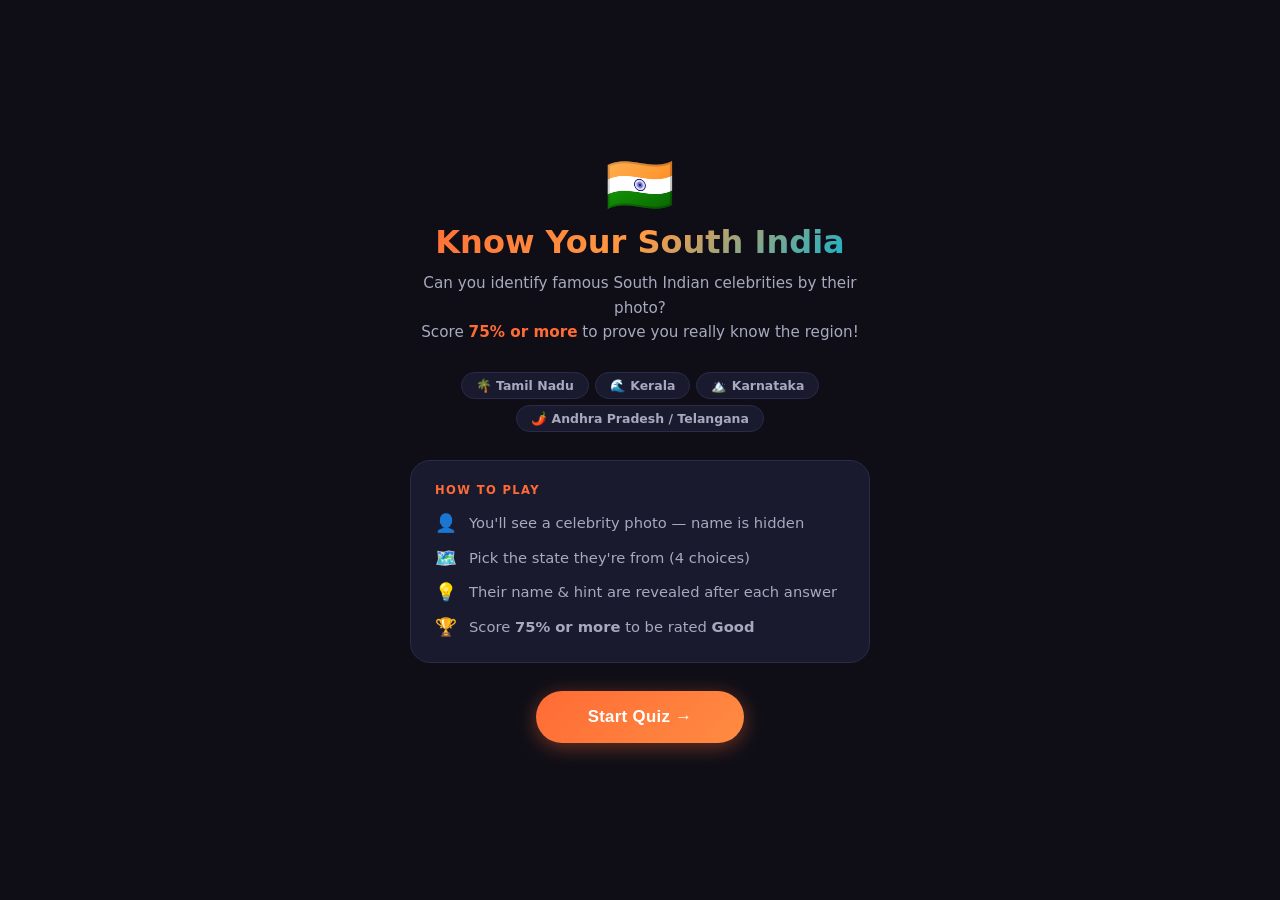
==== commit 39b44a4c: "custom images + broken back function" ====
--- a/index.html
+++ b/index.html
@@ -4,7 +4,7 @@
   <meta charset="UTF-8">
   <meta name="viewport" content="width=device-width, initial-scale=1.0">
   <title>Know Your South India — Celebrity State Quiz</title>
-  <link rel="stylesheet" href="styles.css">
+  <link rel="stylesheet" href="shared/styles.css">
 </head>
 <body>
 
@@ -13,8 +13,8 @@
     <div class="logo">🇮🇳</div>
     <h1>Know Your South India</h1>
     <p class="subtitle">
-      Can you identify 20 famous South Indian celebrities by their photo?<br>
-      Score <strong style="color: var(--accent)">15 or more</strong> to prove you really know the region!
+      Can you identify famous South Indian celebrities by their photo?<br>
+      Score <strong style="color: var(--accent)">75% or more</strong> to prove you really know the region!
     </p>
 
     <div class="state-pills">
@@ -30,7 +30,7 @@
         <li><span class="icon">👤</span><span>You'll see a celebrity photo — name is hidden</span></li>
         <li><span class="icon">🗺️</span><span>Pick the state they're from (4 choices)</span></li>
         <li><span class="icon">💡</span><span>Their name & hint are revealed after each answer</span></li>
-        <li><span class="icon">🏆</span><span>Score <strong>15 / 20 or more</strong> to be rated <strong>Good</strong></span></li>
+        <li><span class="icon">🏆</span><span>Score <strong>75% or more</strong> to be rated <strong>Good</strong></span></li>
       </ul>
     </div>
 
@@ -67,9 +67,13 @@
     </div>
 
     <div class="options-grid" id="options-grid"></div>
+
+    <div class="quiz-footer">
+      <button class="back-btn" id="back-btn" onclick="goBack()">← Back</button>
+    </div>
   </div>
 
-  <script src="data.js"></script>
-  <script src="script.js"></script>
+  <script src="shared/data.js"></script>
+  <script src="quiz/script.js"></script>
 </body>
 </html>
--- a/shared/styles.css
+++ b/shared/styles.css
@@ -0,0 +1,571 @@
+:root {
+  --bg: #0f0e17;
+  --card: #1a1a2e;
+  --card2: #16213e;
+  --accent: #ff6b35;
+  --teal: #00b4d8;
+  --correct: #06d6a0;
+  --wrong: #ef233c;
+  --text: #fffffe;
+  --muted: #a7a9be;
+  --border: #2a2a4a;
+}
+
+* { box-sizing: border-box; margin: 0; padding: 0; }
+
+body {
+  font-family: 'Segoe UI', system-ui, -apple-system, sans-serif;
+  background: var(--bg);
+  color: var(--text);
+  min-height: 100vh;
+  display: flex;
+  align-items: center;
+  justify-content: center;
+  padding: 16px;
+}
+
+/* ── Welcome Screen ── */
+#welcome {
+  text-align: center;
+  max-width: 460px;
+  width: 100%;
+}
+
+.logo { font-size: 3.5rem; margin-bottom: 10px; line-height: 1; }
+
+h1 {
+  font-size: 2rem;
+  font-weight: 800;
+  background: linear-gradient(135deg, #ff6b35 0%, #ff9a42 50%, #00b4d8 100%);
+  -webkit-background-clip: text;
+  -webkit-text-fill-color: transparent;
+  background-clip: text;
+  margin-bottom: 10px;
+}
+
+.subtitle {
+  color: var(--muted);
+  font-size: 0.95rem;
+  margin-bottom: 28px;
+  line-height: 1.6;
+}
+
+.rules {
+  background: var(--card);
+  border: 1px solid var(--border);
+  border-radius: 20px;
+  padding: 22px 24px;
+  margin-bottom: 28px;
+  text-align: left;
+}
+
+.rules h3 {
+  font-size: 0.72rem;
+  text-transform: uppercase;
+  letter-spacing: 0.12em;
+  color: var(--accent);
+  margin-bottom: 14px;
+  font-weight: 700;
+}
+
+.rules ul { list-style: none; display: flex; flex-direction: column; gap: 10px; }
+
+.rules li {
+  display: flex;
+  align-items: center;
+  gap: 12px;
+  font-size: 0.92rem;
+  color: var(--muted);
+  line-height: 1.4;
+}
+
+.rules li .icon { font-size: 1.1rem; flex-shrink: 0; }
+
+.state-pills {
+  display: flex;
+  flex-wrap: wrap;
+  gap: 6px;
+  justify-content: center;
+  margin-bottom: 28px;
+}
+
+.pill {
+  background: var(--card);
+  border: 1px solid var(--border);
+  border-radius: 20px;
+  padding: 5px 14px;
+  font-size: 0.78rem;
+  color: var(--muted);
+  font-weight: 600;
+}
+
+.btn-primary {
+  background: linear-gradient(135deg, #ff6b35, #ff8c42);
+  color: white;
+  border: none;
+  padding: 16px 52px;
+  font-size: 1.05rem;
+  font-weight: 700;
+  border-radius: 50px;
+  cursor: pointer;
+  transition: transform 0.1s, box-shadow 0.2s;
+  box-shadow: 0 4px 20px rgba(255, 107, 53, 0.4);
+  letter-spacing: 0.02em;
+}
+
+.btn-primary:hover {
+  transform: translateY(-2px);
+  box-shadow: 0 8px 28px rgba(255, 107, 53, 0.5);
+}
+
+.btn-primary:active { transform: translateY(0); }
+
+/* ── Quiz Screen ── */
+#quiz {
+  display: none;
+  width: 100%;
+  max-width: 440px;
+}
+
+.quiz-header {
+  display: flex;
+  justify-content: space-between;
+  align-items: center;
+  margin-bottom: 10px;
+}
+
+.q-counter {
+  font-size: 0.85rem;
+  color: var(--muted);
+  font-weight: 600;
+}
+
+.score-badge {
+  background: var(--card);
+  border: 1px solid var(--border);
+  border-radius: 20px;
+  padding: 4px 14px;
+  font-size: 0.82rem;
+  font-weight: 700;
+  color: var(--teal);
+}
+
+.progress-bar {
+  height: 4px;
+  background: var(--border);
+  border-radius: 4px;
+  margin-bottom: 16px;
+  overflow: hidden;
+}
+
+.progress-fill {
+  height: 100%;
+  background: linear-gradient(90deg, #ff6b35, #00b4d8);
+  border-radius: 4px;
+  transition: width 0.4s ease;
+  width: 0%;
+}
+
+.card {
+  background: var(--card);
+  border: 1px solid var(--border);
+  border-radius: 22px;
+  overflow: hidden;
+  margin-bottom: 14px;
+  position: relative;
+}
+
+.photo-wrap {
+  width: 100%;
+  aspect-ratio: 4/3;
+  background: var(--card2);
+  overflow: hidden;
+  position: relative;
+}
+
+.celebrity-photo {
+  width: 100%;
+  height: 100%;
+  object-fit: cover;
+  object-position: center top;
+  display: block;
+}
+
+.celebrity-placeholder {
+  width: 100%;
+  height: 100%;
+  display: none;
+  align-items: center;
+  justify-content: center;
+  font-size: 5rem;
+  background: linear-gradient(135deg, var(--card2), var(--border));
+}
+
+.q-tag {
+  position: absolute;
+  top: 10px;
+  left: 10px;
+  background: rgba(0,0,0,0.55);
+  backdrop-filter: blur(6px);
+  -webkit-backdrop-filter: blur(6px);
+  border-radius: 20px;
+  padding: 3px 12px;
+  font-size: 0.72rem;
+  font-weight: 700;
+  color: rgba(255,255,255,0.65);
+  letter-spacing: 0.04em;
+}
+
+.feedback-tag {
+  position: absolute;
+  top: 10px;
+  right: 10px;
+  border-radius: 20px;
+  padding: 4px 14px;
+  font-size: 0.78rem;
+  font-weight: 800;
+  letter-spacing: 0.05em;
+  display: none;
+}
+
+.feedback-tag.correct {
+  background: rgba(6, 214, 160, 0.9);
+  color: #001a12;
+}
+
+.feedback-tag.wrong {
+  background: rgba(239, 35, 60, 0.9);
+  color: white;
+}
+
+.celebrity-info {
+  padding: 14px 16px;
+  min-height: 64px;
+  display: flex;
+  flex-direction: column;
+  justify-content: center;
+}
+
+.celebrity-name {
+  font-size: 1.15rem;
+  font-weight: 800;
+  margin-bottom: 3px;
+  opacity: 0;
+  transform: translateY(4px);
+  transition: opacity 0.35s ease, transform 0.35s ease;
+}
+
+.celebrity-name.revealed {
+  opacity: 1;
+  transform: translateY(0);
+}
+
+.celebrity-hint {
+  font-size: 0.82rem;
+  color: var(--muted);
+  opacity: 0;
+  transform: translateY(4px);
+  transition: opacity 0.35s ease 0.08s, transform 0.35s ease 0.08s;
+  line-height: 1.4;
+}
+
+.celebrity-hint.revealed {
+  opacity: 1;
+  transform: translateY(0);
+}
+
+.waiting-label {
+  font-size: 0.88rem;
+  color: var(--muted);
+  font-style: italic;
+  transition: opacity 0.2s;
+}
+
+.quiz-footer {
+  display: flex;
+  justify-content: flex-start;
+  margin-top: 12px;
+}
+
+.back-btn {
+  background: rgba(0, 180, 216, 0.12);
+  border: 1.5px solid var(--teal);
+  color: var(--teal);
+  padding: 8px 20px;
+  font-size: 0.85rem;
+  font-weight: 700;
+  border-radius: 20px;
+  cursor: pointer;
+  transition: background 0.15s;
+}
+
+.back-btn:hover:not(:disabled) { background: rgba(0, 180, 216, 0.25); }
+.back-btn:disabled { opacity: 0.2; cursor: default; }
+
+.option-btn.selected {
+  border-color: var(--teal);
+  background: rgba(0, 180, 216, 0.12);
+  color: var(--teal);
+}
+
+.options-grid {
+  display: grid;
+  grid-template-columns: 1fr 1fr;
+  gap: 10px;
+}
+
+.option-btn {
+  background: var(--card);
+  border: 2px solid var(--border);
+  color: var(--text);
+  padding: 14px 10px;
+  font-size: 0.85rem;
+  font-weight: 600;
+  border-radius: 14px;
+  cursor: pointer;
+  transition: border-color 0.15s, background 0.15s;
+  text-align: center;
+  line-height: 1.3;
+}
+
+.option-btn:hover:not(:disabled) {
+  border-color: var(--teal);
+  background: rgba(0, 180, 216, 0.1);
+}
+
+.option-btn.correct {
+  background: rgba(6, 214, 160, 0.12);
+  border-color: var(--correct);
+  color: var(--correct);
+}
+
+.option-btn.wrong {
+  background: rgba(239, 35, 60, 0.12);
+  border-color: var(--wrong);
+  color: var(--wrong);
+}
+
+.option-btn:disabled { cursor: default; }
+
+/* ── Results Screen ── */
+#results {
+  display: none;
+  text-align: center;
+  max-width: 440px;
+  width: 100%;
+}
+
+.result-emoji { font-size: 5rem; margin-bottom: 14px; line-height: 1; }
+
+.result-rating {
+  display: inline-block;
+  padding: 5px 20px;
+  border-radius: 30px;
+  font-size: 0.78rem;
+  font-weight: 800;
+  letter-spacing: 0.12em;
+  text-transform: uppercase;
+  margin-bottom: 10px;
+}
+
+.result-rating.good { background: rgba(6,214,160,0.15); color: var(--correct); border: 1px solid var(--correct); }
+.result-rating.poor { background: rgba(239,35,60,0.15); color: var(--wrong); border: 1px solid var(--wrong); }
+
+.result-title {
+  font-size: 2rem;
+  font-weight: 800;
+  margin-bottom: 14px;
+}
+
+.result-title.good {
+  background: linear-gradient(135deg, #06d6a0, #00b4d8);
+  -webkit-background-clip: text;
+  -webkit-text-fill-color: transparent;
+  background-clip: text;
+}
+
+.result-title.poor {
+  background: linear-gradient(135deg, #ef233c, #ff6b35);
+  -webkit-background-clip: text;
+  -webkit-text-fill-color: transparent;
+  background-clip: text;
+}
+
+.result-score {
+  font-size: 5rem;
+  font-weight: 900;
+  line-height: 1;
+  margin-bottom: 6px;
+}
+
+.result-score .total {
+  font-size: 1.8rem;
+  color: var(--muted);
+  font-weight: 400;
+}
+
+.result-desc {
+  color: var(--muted);
+  font-size: 0.92rem;
+  margin-bottom: 28px;
+  line-height: 1.65;
+  max-width: 360px;
+  margin-left: auto;
+  margin-right: auto;
+}
+
+.result-breakdown {
+  background: var(--card);
+  border: 1px solid var(--border);
+  border-radius: 18px;
+  padding: 20px;
+  margin-bottom: 24px;
+  text-align: left;
+}
+
+.breakdown-row {
+  display: flex;
+  justify-content: space-between;
+  align-items: center;
+  margin-bottom: 12px;
+}
+
+.breakdown-label {
+  font-size: 0.82rem;
+  color: var(--muted);
+}
+
+.breakdown-values {
+  display: flex;
+  gap: 16px;
+  font-size: 0.82rem;
+}
+
+.breakdown-correct { color: var(--correct); font-weight: 700; }
+.breakdown-wrong { color: var(--wrong); font-weight: 700; }
+
+.bar-track {
+  height: 10px;
+  background: var(--border);
+  border-radius: 10px;
+  overflow: hidden;
+}
+
+.bar-fill {
+  height: 100%;
+  border-radius: 10px;
+  transition: width 1.2s cubic-bezier(0.22, 1, 0.36, 1);
+  width: 0%;
+}
+
+.bar-fill.good { background: linear-gradient(90deg, #06d6a0, #00b4d8); }
+.bar-fill.poor { background: linear-gradient(90deg, #ef233c, #ff6b35); }
+
+.threshold-marker {
+  position: relative;
+  height: 0;
+}
+
+.threshold-line {
+  position: absolute;
+  left: 75%;
+  top: -10px;
+  width: 2px;
+  height: 10px;
+  background: rgba(255,255,255,0.25);
+  border-radius: 2px;
+}
+
+.threshold-text {
+  position: absolute;
+  left: 75%;
+  top: -22px;
+  transform: translateX(-50%);
+  font-size: 0.62rem;
+  color: rgba(255,255,255,0.3);
+  white-space: nowrap;
+}
+
+/* ── Answer List ── */
+#answer-list {
+  display: flex;
+  flex-direction: column;
+  gap: 8px;
+  margin-bottom: 24px;
+  text-align: left;
+}
+
+.answer-row {
+  display: flex;
+  align-items: center;
+  gap: 12px;
+  background: var(--card);
+  border: 1px solid var(--border);
+  border-radius: 14px;
+  padding: 10px 14px;
+  border-left-width: 4px;
+}
+
+.answer-row.correct { border-left-color: var(--correct); }
+.answer-row.wrong   { border-left-color: var(--wrong); }
+
+.answer-num {
+  font-size: 0.72rem;
+  color: var(--muted);
+  font-weight: 700;
+  min-width: 18px;
+}
+
+.answer-img {
+  width: 40px;
+  height: 40px;
+  border-radius: 50%;
+  object-fit: cover;
+  object-position: center top;
+  flex-shrink: 0;
+  background: var(--card2);
+}
+
+.answer-info {
+  display: flex;
+  flex-direction: column;
+  gap: 2px;
+  min-width: 0;
+}
+
+.answer-name {
+  font-size: 0.88rem;
+  font-weight: 700;
+  white-space: nowrap;
+  overflow: hidden;
+  text-overflow: ellipsis;
+}
+
+.answer-state {
+  font-size: 0.75rem;
+  color: var(--muted);
+  line-height: 1.4;
+}
+
+.answer-row.correct .answer-state { color: var(--correct); }
+.answer-row.wrong   .answer-state { color: var(--wrong); }
+
+@keyframes fadeUp {
+  from { opacity: 0; transform: translateY(16px); }
+  to   { opacity: 1; transform: translateY(0); }
+}
+
+#results > * { animation: fadeUp 0.5s ease both; }
+#results > *:nth-child(1) { animation-delay: 0.05s; }
+#results > *:nth-child(2) { animation-delay: 0.1s; }
+#results > *:nth-child(3) { animation-delay: 0.15s; }
+#results > *:nth-child(4) { animation-delay: 0.2s; }
+#results > *:nth-child(5) { animation-delay: 0.25s; }
+#results > *:nth-child(6) { animation-delay: 0.32s; }
+#results > *:nth-child(7) { animation-delay: 0.38s; }
+
+@media (max-width: 380px) {
+  h1 { font-size: 1.6rem; }
+  .option-btn { font-size: 0.78rem; padding: 12px 8px; }
+  .result-score { font-size: 4rem; }
+}
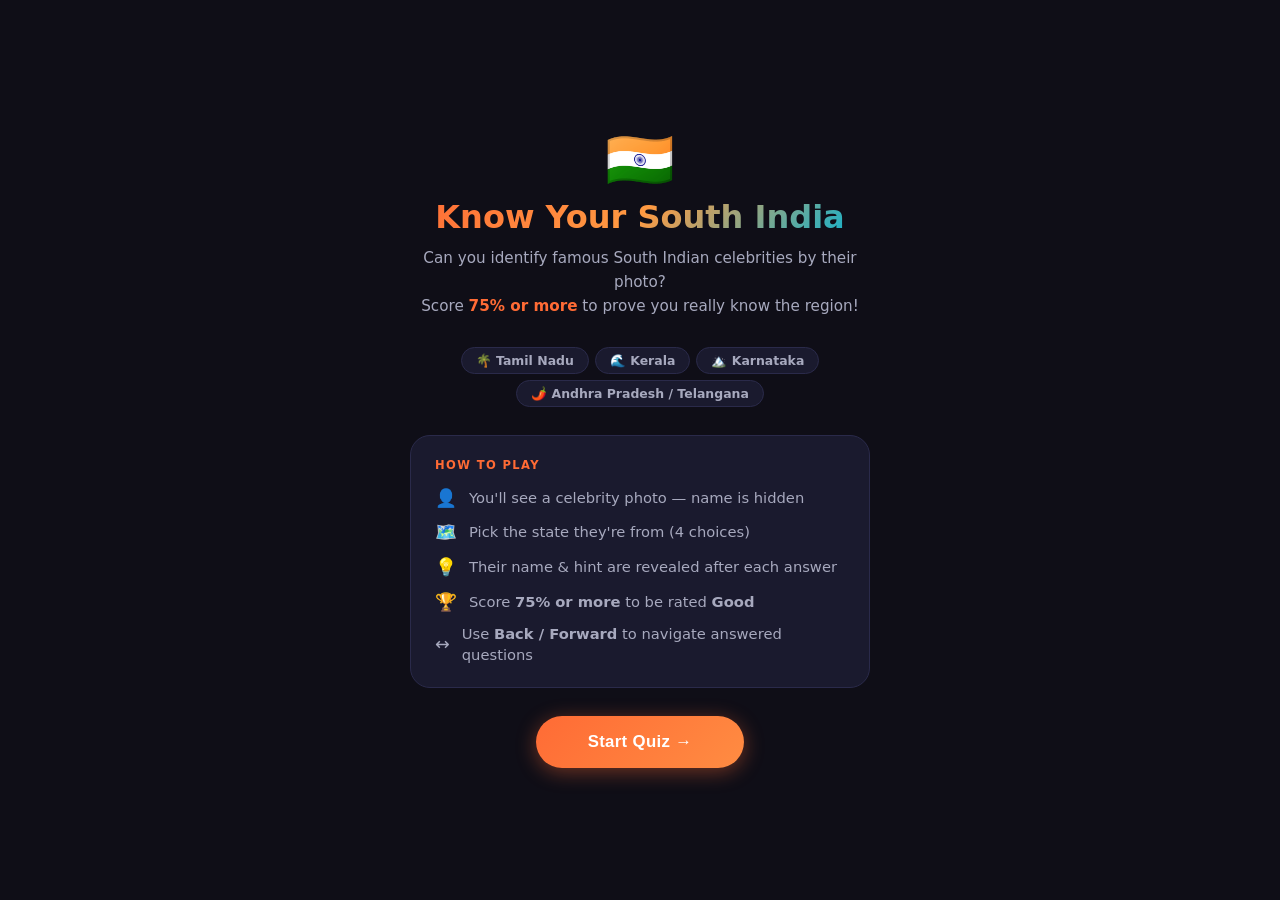
==== commit afe480b1: "custom images + back + forward" ====
--- a/index.html
+++ b/index.html
@@ -31,6 +31,7 @@
         <li><span class="icon">🗺️</span><span>Pick the state they're from (4 choices)</span></li>
         <li><span class="icon">💡</span><span>Their name & hint are revealed after each answer</span></li>
         <li><span class="icon">🏆</span><span>Score <strong>75% or more</strong> to be rated <strong>Good</strong></span></li>
+        <li><span class="icon">↔</span><span>Use <strong>Back / Forward</strong> to navigate answered questions</span></li>
       </ul>
     </div>
 
@@ -70,6 +71,7 @@
 
     <div class="quiz-footer">
       <button class="back-btn" id="back-btn" onclick="goBack()">← Back</button>
+      <button class="back-btn" id="fwd-btn" onclick="goForward()">Forward →</button>
     </div>
   </div>
 
--- a/shared/styles.css
+++ b/shared/styles.css
@@ -177,7 +177,7 @@
 
 .photo-wrap {
   width: 100%;
-  aspect-ratio: 4/3;
+  aspect-ratio: 1/1;
   background: var(--card2);
   overflow: hidden;
   position: relative;
@@ -186,8 +186,7 @@
 .celebrity-photo {
   width: 100%;
   height: 100%;
-  object-fit: cover;
-  object-position: center top;
+  object-fit: contain;
   display: block;
 }
 
@@ -283,7 +282,7 @@
 
 .quiz-footer {
   display: flex;
-  justify-content: flex-start;
+  justify-content: space-between;
   margin-top: 12px;
 }
 
